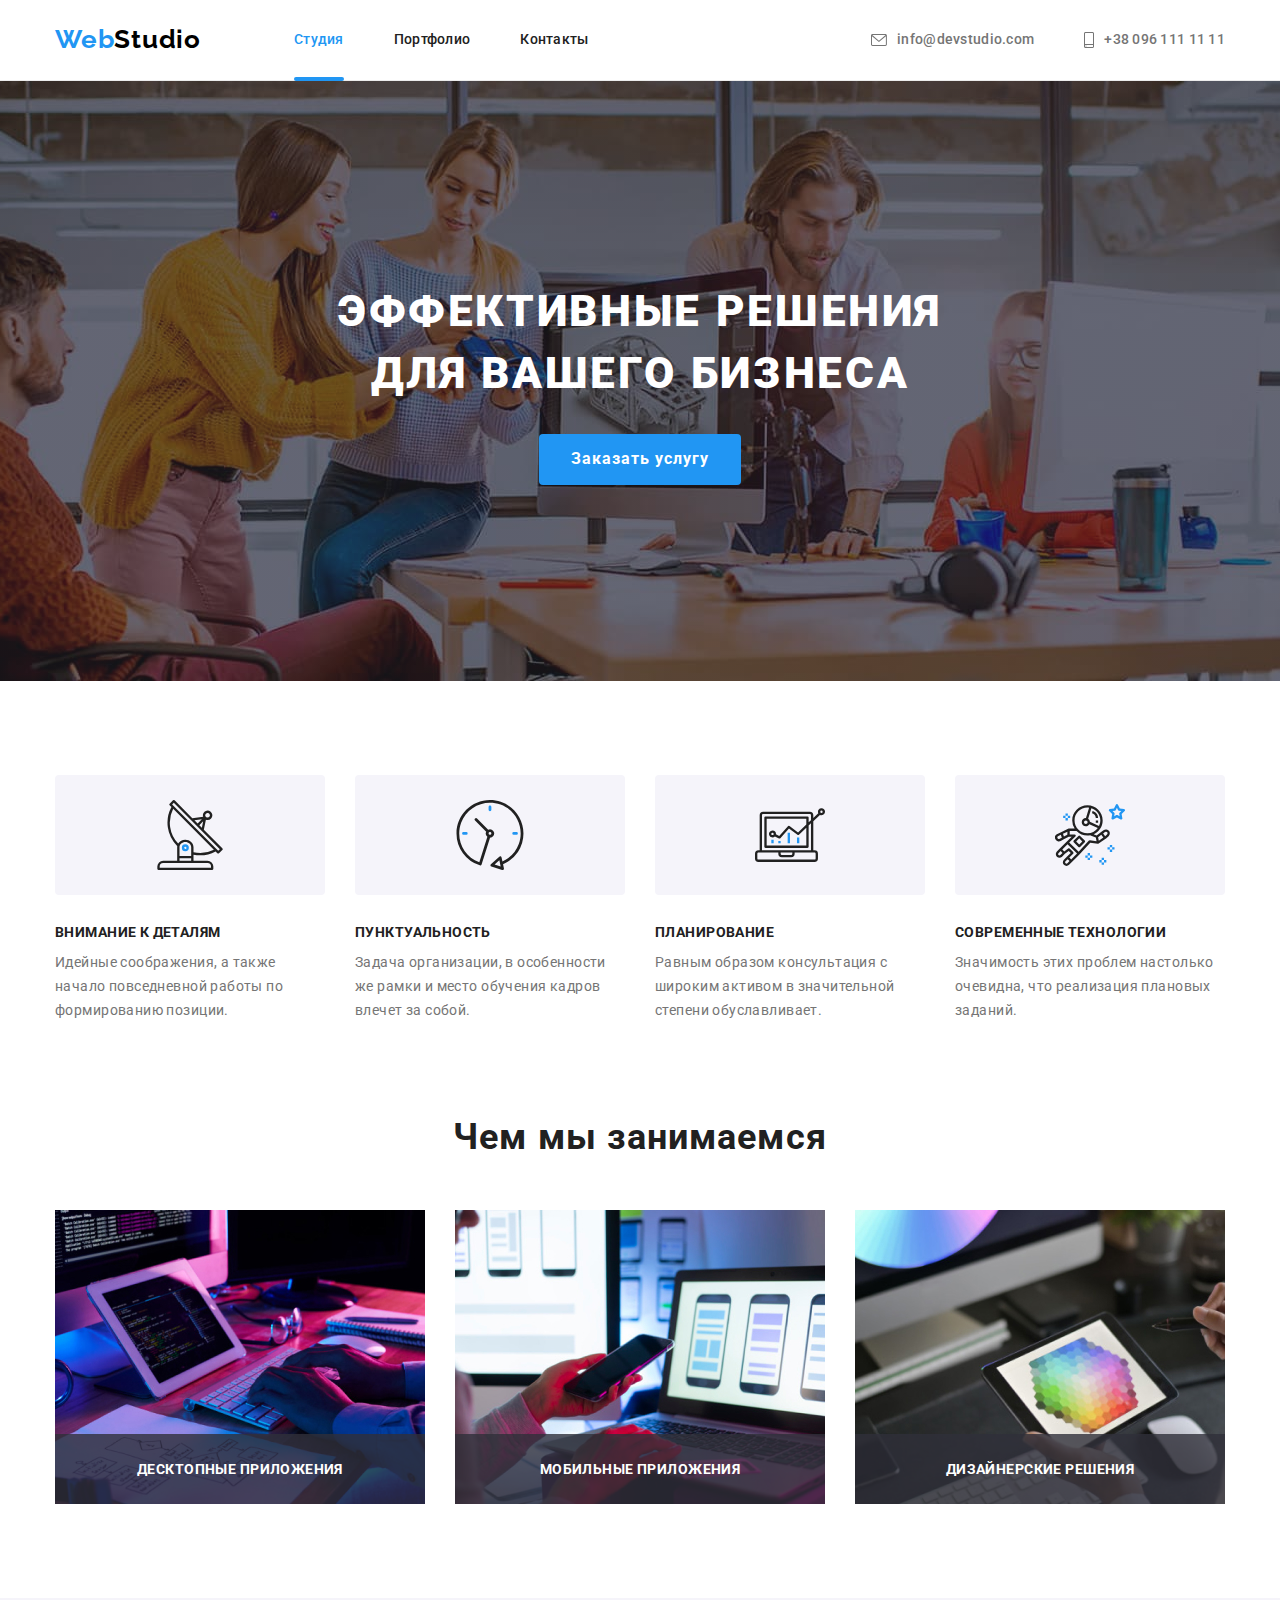
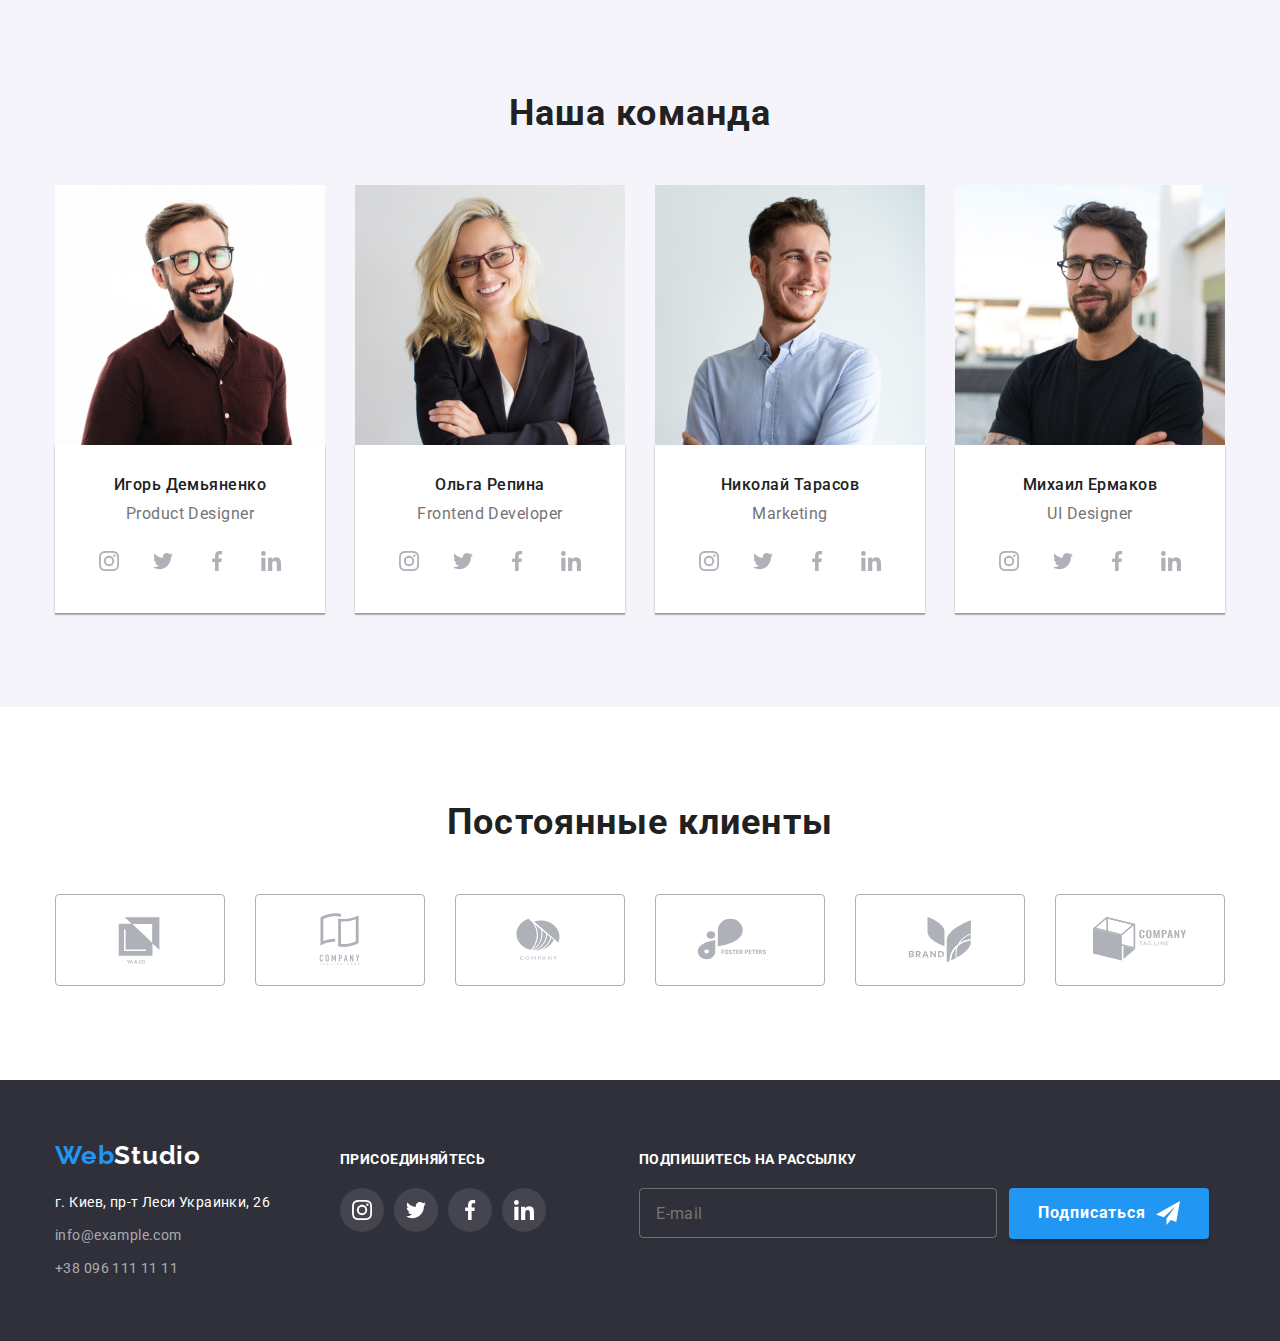
==== index.html @ 6345ece2 "Оформляє форму" ====
<!DOCTYPE html>
<html lang="ru">
  <head>
    <meta charset="UTF-8" />
    <meta http-equiv="X-UA-Compatible" content="IE=edge" />
    <meta name="viewport" content="width=device-width, initial-scale=1.0" />
    <title>Document</title>
    <link rel="preconnect" href="https://fonts.googleapis.com" />
    <link rel="preconnect" href="https://fonts.gstatic.com" crossorigin />
    <link
      href="https://fonts.googleapis.com/css2?family=Raleway:wght@700&family=Roboto:wght@400;500;700;900&display=swap"
      rel="stylesheet"
    />
    <link
      rel="stylesheet"
      href="https://cdnjs.cloudflare.com/ajax/libs/modern-normalize/1.1.0/modern-normalize.min.css"
    />
    <link rel="stylesheet" href="./css/styles.css" />
  </head>
  <body>
    <!--Шапка-->
    <header class="header">
      <div class="container flex-container">
          <nav class="header-nav">
          <a class="header-logo" href="./index.html">
            <span class="logo-blue">Web</span><span class="logo-black">Studio</span></a>
          <ul class="site-nav">
            <li class="item"><a href="./index.html" class="site-nav-link current">Студия</a></li>
            <li class="item"><a href="./portfolio.html" class="site-nav-link">Портфолио</a></li>
            <li class="item"><a href="" class="site-nav-link">Контакты</a></li>
          </ul>
        </nav>
        <ul class="nav-link">
          <li class="item">
            <a href="mailto:info@devstudio.com" class="nav-link-list">
              <svg class="icon-envelope" width="16" height="12">
                  <use href="./images/icons.svg#icon-icon-envelope"></use>
              </svg>info@devstudio.com</a>
          </li>
          <li class="item header-phone"><a href="tel:+380961111111" class="nav-link-list">
            <svg class="icon-smartphone" width="10" height="16">
              <use href="./images/icons.svg#icon-icon-smartphone"></use>
            </svg>+38 096 111 11 11</a></li>
        </ul>
      </div>
    </header>
    <!--Section 1--> 
    <main>
      <section class="hero overlay">
        <div class="container">
          <h1 class="hero-title">Эффективные решения <br>для вашего бизнеса</h1>
          <button type="button" class="hero-buttom" data-modal-open>Заказать услугу</button>
        </div>
      </section>
      <!--Section 2-->
      <section class="section">
        <div class="container">
          <h2 class="visually-hidden">Шаги к успеху</h2>
          <ul class="section-list">
            <li class="section-link">
              <div class="features-icon">
                <svg class="icon-antenna" width="70" height="70">
                  <use href="./images/icons.svg#icon-icon-antenna-1"></use>
                </svg>
              </div>
              <h3 class="section-title">Внимание к деталям</h3>
              <p class="text">
                Идейные соображения, а также начало повседневной работы по формированию позиции.
              </p>
            </li>

            <li class="section-link">
              <div class="features-icon">
                <svg class="icon-clock" width="70" heihgt="70">
                  <use href="./images/icons.svg#icon-icon-clock-1"></use>
                </svg>
              </div>
              <h3 class="section-title">Пунктуальность</h3>
              <p class="text">
                Задача организации, в особенности же рамки и место обучения кадров влечет за собой.
              </p>
            </li>

            <li class="section-link">
              <div class="features-icon">
                 <svg class="icon-diagram" width="70" height="70">
                   <use href="./images/icons.svg#icon-icon-diagram-1"></use>
                 </svg>
              </div>
              <h3 class="section-title">Планирование</h3>
              <p class="text">
                Равным образом консультация с широким активом в значительной степени обуславливает.
              </p>
            </li>

            <li class="section-link">
              <div class="features-icon">
                <svg class="icon-astronaut" width="70" height="70">
                  <use href="./images/icons.svg#icon-icon-astronaut-1"></use>
                </svg>
              </div>
              <h3 class="section-title">Современные технологии</h3>
              <p class="text">
                Значимость этих проблем настолько очевидна, что реализация плановых заданий.
              </p>
            </li>
          </ul>
        </div>
      </section>
      <!--Section 3-->
      <section class=" section section-pictures">
        <div class="container">
          <h2 class="title">Чем мы занимаемся</h2>
          <ul class="pictures-list">
            <li class="images">
              <div class="addition">
                  <img src="./images/first_service.jpg" alt="Работа на компьютерах" width="370" />
                 <div class="pictures-addition">
                    <h3 class="title-pictures">Десктопные приложения</h3>
                  </div>
              </div>
                 
              </li>
            <li class="images">
               <div class="addition">
                  <img src="./images/second_servics.jpg" alt="Работа на телефонах" width="370" />
                   <div class="pictures-addition">
                    <h3 class="title-pictures">Мобильные приложения</h3>
                  </div>
                  </div>
                </li>
            <li class="images">
              <div class="addition">
                 <img src="./images/third_service.jpg" alt="Работа на планшетах" width="370" />
                  <div class="pictures-addition">
                    <h3 class="title-pictures">Дизайнерские решения</h3>
                  </div>
                  </div>
                </li>
          </ul>
          </div>
      </section>
      <!--Section 4-->
      <section class="section workers">
        <div class="container">
          <h2 class="title">Наша команда</h2>
          <ul class="workers-list">
            <li class="workers-item">
              <article>
                <div class="icons">
                  <img src="./images/photo_1.jpg" alt="Фото" width="270" />
                </div>
                <div class="caption">
                  <h3 class="workers-title">Игорь Демьяненко</h3>
                  <p class="workers-text">Product Designer</p>
                  <ul class="workers-soc-list">
                    <li class="workers-soc-item"> 
                      <a href="" class="workers-soc-link">
                        <svg class="workers-soc-icon" width="20" height="20">
                           <use href="./images/icons.svg#icon-instagram-2"></use>
                        </svg>
                      </a> 
                    </li>
                     <li class="workers-soc-item"> 
                      <a href="" class="workers-soc-link">
                        <svg class="workers-soc-icon" width="20" height="20">
                            <use href="./images/icons.svg#icon-icon-twitter-1"></use>
                        </svg>
                      </a> 
                    </li>
                     <li class="workers-soc-item"> 
                      <a href="" class="workers-soc-link">
                        <svg class="workers-soc-icon" width="20" height="20">
                           <use href="./images/icons.svg#icon-icon-facebook-1"></use>
                        </svg>
                      </a> 
                    </li>
                     <li class="workers-soc-item"> 
                      <a href="" class="workers-soc-link">
                        <svg class="workers-soc-icon" width="20" height="20">
                           <use href="./images/icons.svg#icon-linkedin-1"></use>
                        </svg>
                      </a> 
                    </li>
                  </ul>
                </div>
              </article>
            </li>
            <li class="workers-item">
              <article>
                  <img src="./images/photo_2.jpg" alt="Ольга Репина" width="270" />
                <div class="caption">
                  <h3 class="workers-title">Ольга Репина</h3>
                <p class="workers-text">Frontend Developer</p>
                <ul class="workers-soc-list">
                    <li class="workers-soc-item"> 
                      <a href="" class="workers-soc-link">
                         <svg class="workers-soc-icon" width="20" height="20">
                           <use href="./images/icons.svg#icon-instagram-2"></use>
                        </svg>
                      </a> 
                    </li>
                     <li class="workers-soc-item"> 
                      <a href="" class="workers-soc-link">
                         <svg class="workers-soc-icon" width="20" height="20">
                            <use href="./images/icons.svg#icon-icon-twitter-1"></use>
                        </svg>
                      </a> 
                    </li>
                     <li class="workers-soc-item"> 
                      <a href="" class="workers-soc-link">
                         <svg class="workers-soc-icon" width="20" height="20">
                           <use href="./images/icons.svg#icon-icon-facebook-1"></use>
                        </svg>
                      </a> 
                    </li>
                     <li class="workers-soc-item"> 
                      <a href="" class="workers-soc-link">
                        <svg class="workers-soc-icon" width="20" height="20">
                           <use href="./images/icons.svg#icon-linkedin-1"></use>
                        </svg>
                      </a> 
                    </li>
                  </ul>
                </div>
              </article>
            </li>
            <li class="workers-item">
              <article>
                  <img src="./images/photo_3.jpg" alt="Николай Тарасов" width="270" />
                <div class="caption">
                   <h3 class="workers-title">Николай Тарасов</h3>
                <p class="workers-text">Marketing</p>
                <ul class="workers-soc-list">
                    <li class="workers-soc-item"> 
                      <a href="" class="workers-soc-link">
                         <svg class="workers-soc-icon" width="20" height="20">
                           <use href="./images/icons.svg#icon-instagram-2"></use>
                        </svg>
                      </a> 
                    </li>
                     <li class="workers-soc-item"> 
                      <a href="" class="workers-soc-link">
                         <svg class="workers-soc-icon" width="20" height="20">
                            <use href="./images/icons.svg#icon-icon-twitter-1"></use>
                        </svg>
                      </a> 
                    </li>
                     <li class="workers-soc-item"> 
                      <a href="" class="workers-soc-link">
                         <svg class="workers-soc-icon" width="20" height="20">
                           <use href="./images/icons.svg#icon-icon-facebook-1"></use>
                        </svg>
                      </a> 
                    </li>
                     <li class="workers-soc-item"> 
                      <a href="" class="workers-soc-link">
                         <svg class="workers-soc-icon" width="20" height="20">
                           <use href="./images/icons.svg#icon-linkedin-1"></use>
                        </svg>
                      </a> 
                    </li>
                  </ul>
                </div>
            </li>
            <li class="workers-item">
              <article>
                  <img src="./images/photo4.jpg" alt="Михаил Ермаков" width="270" />
                <div class="caption">
                   <h3 class="workers-title">Михаил Ермаков</h3>
                <p class="workers-text">UI Designer</p>
                <ul class="workers-soc-list">
                    <li class="workers-soc-item"> 
                      <a href="" class="workers-soc-link">
                        <svg class="workers-soc-icon" width="20" height="20">
                           <use href="./images/icons.svg#icon-instagram-2"></use>
                        </svg>
                      </a> 
                    </li>
                     <li class="workers-soc-item"> 
                      <a href="" class="workers-soc-link">
                         <svg class="workers-soc-icon" width="20" height="20">
                            <use href="./images/icons.svg#icon-icon-twitter-1"></use>
                        </svg>
                      </a> 
                    </li>
                     <li class="workers-soc-item"> 
                      <a href="" class="workers-soc-link">
                        <svg class="workers-soc-icon" width="20" height="20">
                           <use href="./images/icons.svg#icon-icon-facebook-1"></use>
                        </svg>
                      </a> 
                    </li>
                     <li class="workers-soc-item"> 
                      <a href="" class="workers-soc-link">
                         <svg class="workers-soc-icon" width="20" height="20">
                           <use href="./images/icons.svg#icon-linkedin-1"></use>
                        </svg>
                      </a> 
                    </li>
                  </ul>
                </div>
              </article>
            </li>
          </ul>
        </div>
      </section>
      <!-- Клієнти -->
      <section class="section clients">
        <div class="container">
          <h2 class="title">Постоянные клиенты</h2>
          <ul class="clients-list">
           <li class="clients-item">
                <a href="" class="clients-link">
                  <svg class="clients-group-1" width="106" height="60">
                    <use href="./images/icons.svg#icon-icon-group-1"></use>
                  </svg>
                </a>
              </li>
               <li class="clients-item">
                <a href="" class="clients-link">
                  <svg class="clients-group-2" width="106" height="60">
                    <use href="./images/icons.svg#icon-icon-group-2"></use>
                  </svg>
                </a>
              </li>
               <li class="clients-item">
                <a href="" class="clients-link">
                  <svg class="clients-group-3" width="106" height="60">
                    <use href="./images/icons.svg#icon-icon-group-3"></use>
                  </svg>
                </a>
              </li>
               <li class="clients-item">
                <a href="" class="clients-link">
                  <svg class="clients-group-4" width="106" height="60">
                    <use href="./images/icons.svg#icon-icon-group-4"></use>
                  </svg>
                </a>
              </li>
               <li class="clients-item">
                <a href="" class="clients-link">
                  <svg class="clients-group-5" width="106" height="60">
                      <use href="./images/icons.svg#icon-icon-group-5"></use>
                  </svg>
                </a>
              </li>
               <li class="clients-item">
                <a href="" class="clients-link">
                  <svg class="clients-group-6" width="106" height="60">
                    <use href="./images/icons.svg#icon-icon-group-6"></use>
                  </svg>
                </a>
              </li>
          </ul>
        </div>
       </section>
    </main>
    <!--Футер-->
    <footer class="footer">
      <div class="container">
         
        <div class="address-main">
         <div class="footer-address">
            <a class="footer-logo" href="./portfolio.html"
                ><span class="logo-blue">Web</span><span class="logo-white">Studio</span></a
              >
          <address>
            <ul class="footer-list">
               <li class="footer-item"><a class="footer-address_li" href="https://goo.gl/maps/6y7DoNega5djJpNc6"
                target="_blank">г. Киев, пр-т Леси Украинки, 26</a></li>
            <li class="footer-item"><a href="mailto:info@example.com" class="contact-link">info@example.com</a></li>
            <li class="footer-item"><a href="tel:+380961111111" class="contact-link">+38 096 111 11 11</a></li>
          </ul>
        </address>
         </div>
        <div class="join">
          <p class="join-title">присоединяйтесь</p>
          <ul class="join-list">
            <li class="join-item">
              <a href="" class="join-link">
                <svg class=footer-instagram" width="20" height="20">
                  <use href="./images/icons.svg#icon-instagram-2"></use>
                </svg>
              </a>
            </li>
            <li class="join-item">
              <a href="" class="join-link">
                <svg class="footer-twitter" width="20" height="20">
                  <use href="./images/icons.svg#icon-icon-twitter-1"></use>
                </svg>
              </a>
            </li>
             <li class="join-item">
              <a href="" class="join-link">
                <svg class="footer-facebook" width="20" height="20">
                  <use href="./images/icons.svg#icon-icon-facebook-1"></use>
                </svg>
              </a>
            </li>
             <li class="join-item">
              <a href="" class="join-link">
                <svg class="footer-linkedin" width="20" height="20">
                  <use href="./images/icons.svg#icon-linkedin-1"></use>
                </svg>
              </a>
            </li>
           </ul>

        </div>
        <!-- Форма -->
        <form class="post-form">
          <p class="post-title">Подпишитесь на рассылку</p>
         <div class="input-block">
            <input type="email" name="email" placeholder="E-mail" class="post-input">
          <button type="submit" class="post-button">Подписаться
            <svg class="post-icon" width="24" height="24">
              <use href="./images/icons.svg#icon-icon-send"></use>
            </svg>
          </button>
         </div>
        </form>
        </div>
       </div>
    </footer>
    <!-- Бекдроп -->
    <div class="backdrop is-hidden" data-modal>
      <div class="modal">
        <button type="button" class="modal-close" data-modal-close>
          <svg class="close-cross" width="18" height="18">
                  <use href="./images/icons.svg#icon-close-black-18"></use>
                </svg>
        </button>
        <p class="modal-title">Оставьте свои данные, мы вам перезвоним</p>
        <form class="form">
           <label class="modal-form">
             <span class="modal-lable">Имя</span>
            <div class="modal-div">
              <input type="text" name="name" class="modal-input">
              <svg class="modal-icon" width="18" height="18">
                <use href="./images/icons.svg#icon-person-black"></use>

              </svg>
            </div>
          </label>
           <label class="modal-form">
            <span class="modal-lable">Телефон</span>
            <div class="modal-div">
              <input type="tel" name="phone" class="modal-input">
              <svg class="modal-icon" width="18" height="18">
                <use href="./images/icons.svg#icon-phone-black"></use>

              </svg>
            </div>
          </label>
           <label class="modal-form">
            <span class="modal-lable">Почта</span>
            <div class="modal-div">
              <input type="email" name="mail" class="modal-input">
              <svg class="modal-icon" width="18" height="18">
                <use href="./images/icons.svg#icon-email-black"></use>

              </svg>
            </div>
          </label>
          <label class="modal-form">
            <span class="modal-lable">Комментарий</span>
            <div class="modal-div">
            <textarea class="textarea" name="coments" placeholder="Введите текст"></textarea>
            </div>
            </label>
            <label class="checkbox-label">
              <input type="checkbox" name="checkbox" class="checkbox-input">
              <span class="checkbox-icon"></span>
              <svg class="icon-check" width="16" height="15">
                <use href="./images/icons.svg#icon-icon-check"></use>
              </svg>
              <span class="checkbox-text">Соглашаюсь с рассылкой и принимаю Условия договора
                <a href="" target="_blank" class="checkbox-link">Условия договора</a>
              </span>
              </label>
            <button type="submit" class="modal-button">Отправить</button>
           </form>
      </div>
    </div>
    <script src="./js/modal.js"></script>
  </body>
</html>
---- css/styles.css ----
:root {
  --primery-text-color: #212121;
  --title-text-color: #757575;
  --secondary-title-text-color: rgba(255, 255, 255, 0.6);
  --third-title-text-color: #000000;
  --accent-color: #2196f3;
  --primery-background-color: #ffffff;
  --secondary-background-color: #f5f4fa;
  --white-color: #ffffff;
  --footer-color: #2f303a;
}
body {
  background: var(--primery-background-color);
  color: var(--primery-text-color);
  font-family: 'Roboto', sans-serif;
}
/* колір основного тексту #212121*/
/* вторинний колір тексту #757575 */
/* вторинний колір тексту rgba(255, 255, 255, 0.6 */
/* білий колір #FFFFFF */
/* акцент #2196F3 */
/* вторинний колір фону #F5F4FA */
/* вторинний колір фону #2F303A */
/* вторинний колір фону FFFFFF */

/* Логотип */
.container {
  width: 1200px;
  padding-left: 15px;
  padding-right: 15px;
  margin-left: auto;
  margin-right: auto;
}
/* Шапка */
.header {
  border-bottom: 1px solid #ececec;
}
.flex-container {
  align-items: center;
  display: flex;
  justify-content: space-between;
}
.header-nav {
  display: flex;
  align-items: center;
}
.header-logo {
  text-decoration: none;
  margin-right: 93px;
  display: flex;
}
.logo-blue {
  font-family: 'Raleway';
  font-weight: 700;
  font-size: 26px;
  line-height: 1.2;
  letter-spacing: 0.03em;
  color: var(--accent-color);
}
.logo-black {
  font-family: 'Raleway';
  font-weight: 700;
  font-size: 26px;
  line-height: 1.2;
  letter-spacing: 0.03em;
  color: var(--third-title-text-color);
}
.site-nav-link current {
  position: absolute;
  width: 48px;
  height: 4px;
  left: 453px;
  top: 76px;
  background: var(--accent-color);
  border-radius: 2px;
}
/* Site nav */
.site-nav {
  padding: 0;
  margin: 0;
  list-style: none;
  display: flex;
}
.nav-link {
  padding: 0;
  margin: 0;
  list-style: none;
  display: flex;
  justify-content: end;
  align-items: center;
}
.item {
  margin-right: 50px;
}
.item:last-child {
  margin-right: 0;
}

.nav-link .icon-phone:hover,
.nav-link .icon-phone:focus {
  color: var(--accent-color);
}
.nav-link .icon-envelope:hover,
.nav-link .icon-envelope:focus {
  color: var(--accent-color);
}

.site-nav-link {
  padding-top: 32px;
  padding-bottom: 32px;
  font-weight: 500;
  font-size: 14px;
  line-height: 1.14;
  letter-spacing: 0.02em;
  color: var(--primery-text-color);
  text-decoration: none;
  display: flex;
  align-items: center;
  transition: color 250ms cubic-bezier(0.4, 0, 0.2, 1);
}
.site-nav-link:hover,
.site-nav-link:focus {
  color: var(--accent-color);
}
.site-nav-link.current {
  color: var(--accent-color);
  position: relative;
}
.site-nav-link.current::after {
  content: '';
  position: absolute;
  display: block;
  width: 100%;
  height: 4px;
  background-color: var(--accent-color);
  border-radius: 2px;
  left: 0;
  bottom: -1px;
}
.link {
  font-weight: 500;
  font-size: 14px;
  line-height: 1.14;
  letter-spacing: 0.02em;
  color: var(--primery-text-color);
}
.icon-envelope {
  width: 16px;
  height: 12px;
  margin-right: 10px;
  fill: currentColor;
}
.icon-smartphone {
  width: 10px;
  height: 16px;
  margin-right: 10px;
  fill: currentColor;
}
.nav-link-list {
  padding-top: 32px;
  padding-bottom: 32px;
  font-weight: 500;
  font-size: 14px;
  line-height: 1.14;
  letter-spacing: 0.02em;
  color: var(--title-text-color);
  text-decoration: none;
  display: flex;
  align-items: center;
  transition: color 250ms cubic-bezier(0.4, 0, 0.2, 1);
}
.nav-link-list:hover,
.nav-link-list:focus {
  color: var(--accent-color);
}

/* Секція 1 */
.hero {
  background-color: var(--footer-color);
  text-align: center;
  padding-top: 200px;
  padding-bottom: 200px;
}
.overlay {
  height: 600px;
  max-width: 1600px;
  margin-right: auto;
  margin-left: auto;
  background-image: linear-gradient(to right, rgba(47, 48, 58, 0.4), rgba(47, 48, 58, 0.4)),
    url(../images/overlay.jpg);
  background-repeat: no-repeat;
  background-size: cover;
  background-position: center;
  background-color: #2f303a;
}
.hero-title {
  margin-top: 0;
  margin-bottom: 30px;
  font-weight: 900;
  font-size: 44px;
  line-height: 1.4;
  letter-spacing: 0.06em;
  text-transform: uppercase;
  color: var(--white-color);
}
.hero-buttom {
  display: inline-block;
  padding: 10px 32px;
  border-radius: 4px;
  font-weight: 700;
  font-size: 16px;
  line-height: 1.9;
  letter-spacing: 0.06em;
  cursor: pointer;
  color: var(--white-color);
  background-color: var(--accent-color);
  border: 0;
  /* 0px 4px 4px rgba(0, 0, 0, 0.15); */
}
/* Секція 2 */
.section {
  padding-top: 94px;
  padding-bottom: 94px;
  background: var(--primery-background-color);
}
.visually-hidden {
  position: absolute;
  white-space: nowrap;
  width: 1px;
  height: 1px;
  overflow: hidden;
  border: 0;
  padding: 0;
  clip: rect(0 0 0 0);
  clip-path: inset(50%);
  margin: -1px;
}
.features-icon {
  display: flex;
  width: 270px;
  height: 120px;
  justify-content: center;
  align-items: center;
  margin-bottom: 30px;
  border-radius: 4px;

  background-color: #f5f4fa;
}
.section-list {
  list-style: none;
  padding: 0;
  margin: 0;
  display: flex;
}
.section-link {
  margin-right: 30px;
  width: 270px;
}
.section-link:last-child {
  margin-right: 0;
}
.section-title {
  margin-top: 30px;
  margin-bottom: 10px;
  font-weight: 700;
  font-size: 14px;
  line-height: 1.14;
  letter-spacing: 0.03em;
  text-transform: uppercase;
  color: var(--primery-text-color);
}
h1,
h2,
h3,
p {
  margin: 0;
}
.text {
  font-size: 14px;
  line-height: 1.7;
  letter-spacing: 0.03em;
  color: var(--title-text-color);
}
/* Секція 3 */
.section-pictures {
  padding-top: 0;
}
.title {
  margin-top: 0;
  margin-bottom: 50px;
  font-weight: 700;
  font-size: 36px;
  line-height: 1.2;
  text-align: center;
  letter-spacing: 0.03em;
  color: var(--primery-text-color);
}
.pictures-list {
  list-style: none;
  padding: 0;
  margin: 0;
  display: flex;
}
.images {
  margin-right: 30px;
}
.images:last-child {
  margin-right: 0;
}
img {
  display: block;
  max-width: 100%;
  height: auto;
}
.addition {
  position: relative;
  width: 370px;
}
.pictures-addition {
  position: absolute;
  display: flex;
  bottom: 0;
  width: 370px;
  height: 70px;
  background-color: rgba(47, 48, 58, 0.8);
  justify-content: center;
  align-items: center;
}
.title-pictures {
  display: flex;
  align-items: center;
  font-family: 'Roboto';
  font-style: normal;
  font-weight: 700;
  font-size: 14px;
  line-height: 16px;
  letter-spacing: 0.03em;
  text-transform: uppercase;
  color: var(--white-color);
  justify-content: center;
}
/* Секція 4 */
.workers {
  padding-top: 94px;
  background: var(--secondary-background-color);
}
.title {
  margin-bottom: 50px;
}
.workers-list {
  list-style: none;
  padding: 0;
  margin: 0;
  display: flex;
  flex-wrap: wrap;
}
.workers-item {
  margin-right: 30px;
  background-color: var(--white-color);
}
.workers-item:last-child {
  margin-right: 0;
}
.workers-title {
  margin-bottom: 10px;
  font-weight: 500;
  font-size: 16px;
  line-height: 1.2;
  letter-spacing: 0.03em;
  color: var(--primery-text-color);
}
.caption {
  padding-top: 30px;
  padding-bottom: 30px;
  text-align: center;
  box-shadow: 0px 1px 3px rgba(0, 0, 0, 0.12), 0px 1px 1px rgba(0, 0, 0, 0.14),
    0px 2px 1px rgba(0, 0, 0, 0.2);
}
.workers-text {
  margin-bottom: 16px;
  font-size: 16px;
  line-height: 1.2;
  letter-spacing: 0.03em;
  color: var(--title-text-color);
}
.workers-soc-list {
  display: flex;
  justify-content: center;
  padding: 0;
  margin: 0;
  list-style: none;
}
.workers-soc-item {
  margin-right: 10px;
}
.workers-soc-item:last-child {
  margin-right: 0;
}
.workers-soc-link {
  width: 44px;
  height: 44px;
  border-radius: 50%;
  display: flex;
  justify-content: center;
  align-items: center;
  fill: #afb1b8;
  transition: background-color 250ms cubic-bezier(0.4, 0, 0.2, 1),
    fill 250ms cubic-bezier(0.4, 0, 0.2, 1);
}
.workers-soc-link:hover {
  fill: var(--white-color);
  background-color: var(--accent-color);
}
.workers-soc-link:focus {
  fill: var(--white-color);
  background-color: var(--accent-color);
}
/* Клієнти */
.clients-list {
  list-style: none;
  padding: 0;
  margin: 0;
  display: flex;
  justify-content: center;
}
.clients-item {
  margin-right: 30px;
}
.clients-item:last-child {
  margin-right: 0;
}
.clients-link {
  width: 170px;
  height: 92px;
  border: 1px solid #afb1b8;
  display: flex;
  justify-content: center;
  align-items: center;
  fill: #afb1b8;
  background-color: transparent;
  box-sizing: border-box;
  border-radius: 4px;
  transition: border-radius 250ms cubic-bezier(0.4, 0, 0.2, 1),
    fill 250ms cubic-bezier(0.4, 0, 0.2, 1);
}

.clients-link:hover,
.clients-link:focus {
  fill: var(--accent-color);
}
.clients-link:hover,
.clients-link:focus {
  border-color: var(--accent-color);
}

/* Портфоліо */
/* Фільтр */
.filter {
  padding-top: 94px;
  padding-bottom: 94px;
  background: var(--primery-background-color);
}
.filter-list {
  padding: 0;
  margin: 0;
  list-style: none;
  display: flex;
  justify-content: center;
  margin-bottom: 50px;
}
.filter-list .filter-item:not(:last-child) {
  margin-right: 8px;
}
.filter-list .filter-item {
  justify-content: center;
  display: inline-block;
}
.filter-buttom {
  padding: 6px 22px;
  font-weight: 500;
  font-size: 16px;
  line-height: 1.6;
  align-items: center;
  letter-spacing: 0.03em;
  color: var(--primery-text-color);
  background: var(--secondary-background-color);
  cursor: pointer;
  border: 0;
  border-radius: 4px;
  transition: background-color 250ms cubic-bezier(0.4, 0, 0.2, 1),
    color 250ms cubic-bezier(0.4, 0, 0.2, 1), box-shadow 250ms cubic-bezier(0.4, 0, 0.2, 1);
}
.filter-buttom:hover,
.filter-buttom:focus {
  color: var(--white-color);
  background: var(--accent-color);
  box-shadow: 0px 3px 1px rgba(0, 0, 0, 0.1), 0px 1px 2px rgba(0, 0, 0, 0.08),
    0px 2px 2px rgba(0, 0, 0, 0.12);
}
/* Картинки */
p,
h2 {
  margin: 0;
}
.pictures {
  list-style: none;
  margin: 0;
  padding: 0;
  flex-wrap: wrap;
  display: flex;
  flex-wrap: wrap;
  margin-top: -30px;
  margin-left: -30px;
}
.pictures .pictures-item {
  flex-basis: calc(100% / 3 - 30px);
  margin-left: 30px;
  margin-top: 30px;
}
.card-thumb {
  position: relative;
  overflow: hidden;
}
.pictures-item {
  background: var(--primery-background-color);
}

.pictures-top-text {
  position: absolute;
  height: 100%;
  top: 0;
  left: 0;
  font-family: 'Roboto';
  font-style: normal;
  font-weight: 400;
  font-size: 18px;
  line-height: 1.5;
  /* or 156% */
  letter-spacing: 0.03em;
  padding: 63px 24px;
  color: var(--white-color);
  background-color: var(--accent-color);
  transform: translateY(100%);
  transition: transform 250ms;
}

.heading {
  padding-left: 24px;
  padding-right: 24px;
  padding-bottom: 20px;
  padding-top: 20px;
  border-right: 1px solid #ececec;
  border-left: 1px solid #ececec;
  border-bottom: 1px solid #ececec;
}
.pictures-title {
  margin-bottom: 4px;
  font-weight: 700;
  font-size: 18px;
  line-height: 2;
  letter-spacing: 0.06em;
  color: var(--primery-text-color);
}
.pictures-text {
  font-size: 16px;
  line-height: 1.9;
  letter-spacing: 0.03em;
  color: var(--title-text-color);
}
.cards-link {
  display: block;
  text-decoration: none;
  transition: box-shadow 250ms cubic-bezier(0.4, 0, 0.2, 1);
}
.cards-link:hover,
.cards-link:focus {
  box-shadow: 0px 1px 1px rgba(0, 0, 0, 0.12), 0px 4px 4px rgba(0, 0, 0, 0.06),
    1px 4px 6px rgba(0, 0, 0, 0.16);
}
.cards-link:hover .pictures-top-text,
.cards-link:focus .pictures-top-text {
  transform: translateY(0);
}
/* Футер */
.footer {
  background: var(--footer-color);
  padding-top: 60px;
  padding-bottom: 60px;
}
.address-main {
  display: flex;
  align-items: baseline;
}
.footer-address {
  margin-right: 70px;
}
.footer-logo {
  text-decoration: none;
  display: block;
  margin-bottom: 20px;
}
.footer-list {
  list-style: none;
  padding: 0;
  margin: 0;
}
.logo-blue {
  font-family: 'Raleway';
  font-style: normal;
  font-weight: 700;
  font-size: 26px;
  line-height: 1.2;
  letter-spacing: 0.03em;
  color: var(--accent-color);
}
.logo-white {
  font-family: 'Raleway';
  font-style: normal;
  font-weight: 700;
  font-size: 26px;
  line-height: 1.2;
  letter-spacing: 0.03em;
  color: var(--white-color);
}
.footer-item {
  margin-bottom: 9px;
}
.footer-item:last-child {
  margin-bottom: 0;
}
.footer-address_li {
  margin-bottom: 20px;
  font-style: normal;
  font-weight: 400;
  font-size: 14px;
  line-height: 1.7;
  letter-spacing: 0.03em;
  color: var(--white-color);
  text-decoration: none;
}
.contact-link {
  margin-bottom: 9px;
  font-style: normal;
  font-weight: 400;
  font-size: 14px;
  line-height: 1.7;
  letter-spacing: 0.03em;
  color: var(--secondary-title-text-color);
  text-decoration: none;
}
.join-title {
  margin-bottom: 20px;
  font-family: 'Roboto';
  font-style: normal;
  font-weight: 700;
  font-size: 14px;
  line-height: 1.14;
  letter-spacing: 0.03em;
  text-transform: uppercase;
  color: var(--white-color);
}
.join-list {
  list-style: none;
  padding: 0;
  margin: 0;
  display: flex;
  justify-content: center;
}
.join-item {
  margin-right: 10px;
}
.join-item:last-child {
  margin-right: 0;
}

.join-link {
  width: 44px;
  height: 44px;
  border-radius: 50%;
  display: flex;
  justify-content: center;
  align-items: center;
  fill: var(--white-color);
  background-color: rgba(255, 255, 255, 0.1);
  transition: background-color 250ms cubic-bezier(0.4, 0, 0.2, 1),
    fill 250ms cubic-bezier(0.4, 0, 0.2, 1);
}
.join-link:hover {
  fill: var(--white-color);
  background-color: var(--accent-color);
}
.join-link:focus {
  fill: var(--white-color);
  background-color: var(--accent-color);
}
/* Форма */
.post-form {
  margin-left: 93px;
}
.post-title {
  margin-bottom: 20px;
  font-family: 'Roboto';
  font-style: normal;
  font-weight: 700;
  font-size: 14px;
  line-height: 1.14;
  letter-spacing: 0.03em;
  text-transform: uppercase;
  color: var(--white-color);
}
.input-block {
  display: flex;
}
.post-input {
  width: 358px;
  height: 50px;
  padding-top: 15px;
  padding-bottom: 15px;
  padding-left: 16px;
  border: 1px solid rgba(255, 255, 255, 0.3);
  border-radius: 4px;

  font-family: 'Roboto';
  font-style: normal;
  font-weight: 400;
  font-size: 16px;
  line-height: 1.25;
  /* identical to box height, or 125% */

  align-items: center;
  letter-spacing: 0.03em;

  color: rgba(255, 255, 255, 0.6);
  background-color: transparent;
}
.post-button {
  display: flex;
  justify-content: center;
  align-items: center;
  min-width: 200px;
  margin-left: 12px;
  padding: 10px 28px;
  border: none;
  box-shadow: 0px 4px 4px rgba(0, 0, 0, 0.15);
  border-radius: 4px;
  font-family: 'Roboto';
  font-style: normal;
  font-weight: 700;
  font-size: 16px;
  line-height: 1.9;
  /* identical to box height, or 188% */
  letter-spacing: 0.06em;
  color: var(--white-color);
  background-color: var(--accent-color);
  cursor: pointer;
  transition: background-color 250ms cubic-bezier(0.4, 0, 0.2, 1);
}
.post-button:hover,
.post-button:focus {
  color: var(--white-color);
  background-color: var(--accent-color);
}
.post-icon {
  margin-left: 10px;
}

/* Бекдроп */
.backdrop {
  position: fixed;
  width: 100%;
  height: 100%;
  top: 0;
  left: 0;
  background-color: rgba(85, 85, 85, 0.4);
  transition: opacity 250ms cubic-bezier(0.4, 0, 0.2, 1),
    visibility 250ms cubic-bezier(0.4, 0, 0.2, 1);
}
.modal {
  min-height: 581px;
  min-width: 528px;
  background-color: var(--white-color);
  border-radius: 4px;
  box-shadow: 0px 1px 3px rgba(0, 0, 0, 0.12), 0px 1px 1px rgba(0, 0, 0, 0.14),
    0px 2px 1px rgba(0, 0, 0, 0.2);
  position: absolute;
  top: 50%;
  left: 50%;
  transform: translate(-50%, -50%);
  padding: 40px;
}
.modal-close {
  display: flex;
  justify-content: center;
  align-items: center;
  width: 30px;
  height: 30px;
  color: #000000;
  border-radius: 50%;
  border: 1px solid rgba(0, 0, 0, 0.1);
  background-color: transparent;
  position: absolute;
  top: 8px;
  right: 8px;
  cursor: pointer;
}
.modal-close:hover {
  color: var(--accent-color);
  border: 1px solid var(--accent-color);
}
.modal-close:focus {
  color: var(--accent-color);
  border: 1px solid var(--accent-color);
}
.close-cross {
  fill: currentColor;
}

.is-hidden {
  opacity: 0;
  pointer-events: none;
  visibility: hidden;
  translate: transition;
}

.modal-title {
  font-family: 'Roboto';
  font-style: normal;
  font-weight: 700;
  font-size: 20px;
  line-height: 1.15;
  text-align: center;
  letter-spacing: 0.03em;
  text-align: center;
  color: var(--primery-text-color);
  margin-bottom: 12px;
}
.modal-form {
  position: relative;
}
.modal-icon {
  position: absolute;
}
.modal-lable {
  font-family: 'Roboto';
  font-style: normal;
  font-weight: 400;
  font-size: 12px;
  line-height: 1.2;
  /* identical to box height */
  letter-spacing: 0.01em;
  color: var(--title-text-color);
}
.modal-input {
  width: 448px;
  height: 40px;
  border: 1px solid rgba(33, 33, 33, 0.2);
  border-radius: 4px;
  margin-bottom: 10px;
  padding-top: 11px;
  padding-bottom: 11px;
  padding-left: 12px;
  background-color: transparent;
}
.textarea {
  width: 448px;
  height: 120px;
  margin-bottom: 20px;
  padding: 12px 16px;
  border: 1px solid rgba(33, 33, 33, 0.2);
  box-sizing: border-box;
  border-radius: 4px;
  resize: none;
}
.placeholder {
  font-family: 'Roboto';
  font-style: normal;
  font-weight: 400;
  font-size: 14px;
  line-height: 1.14;
  letter-spacing: 0.01em;
  color: rgba(117, 117, 117, 0.5);
}
.checkbox-label {
  align-items: center;
  margin-bottom: 30px;
  cursor: pointer;
}
.checkbox-input {
}
.checkbox-text {
  font-family: 'Roboto';
  font-style: normal;
  font-weight: 400;
  font-size: 14px;
  line-height: 1.7;
  /* identical to box height, or 171% */
  letter-spacing: 0.03em;
  color: var(--title-text-color);
}
.modal-button {
  display: flex;
  width: 200px;
  height: 50px;
  justify-content: center;
  padding-top: 10px;
  padding-right: 55px;
  padding-bottom: 10px;
  padding-left: 56px;
  border: none;
  border-radius: 4px;
  color: #ffffff;
  background: #188ce8;
  box-shadow: 0px 4px 4px rgba(0, 0, 0, 0.15);
  font-family: 'Roboto';
  font-style: normal;
  font-weight: 700;
  font-size: 16px;
  line-height: 1.9;
  /* identical to box height, or 188% */
  align-items: center;
  text-align: center;
  letter-spacing: 0.06em;
  cursor: pointer;
}
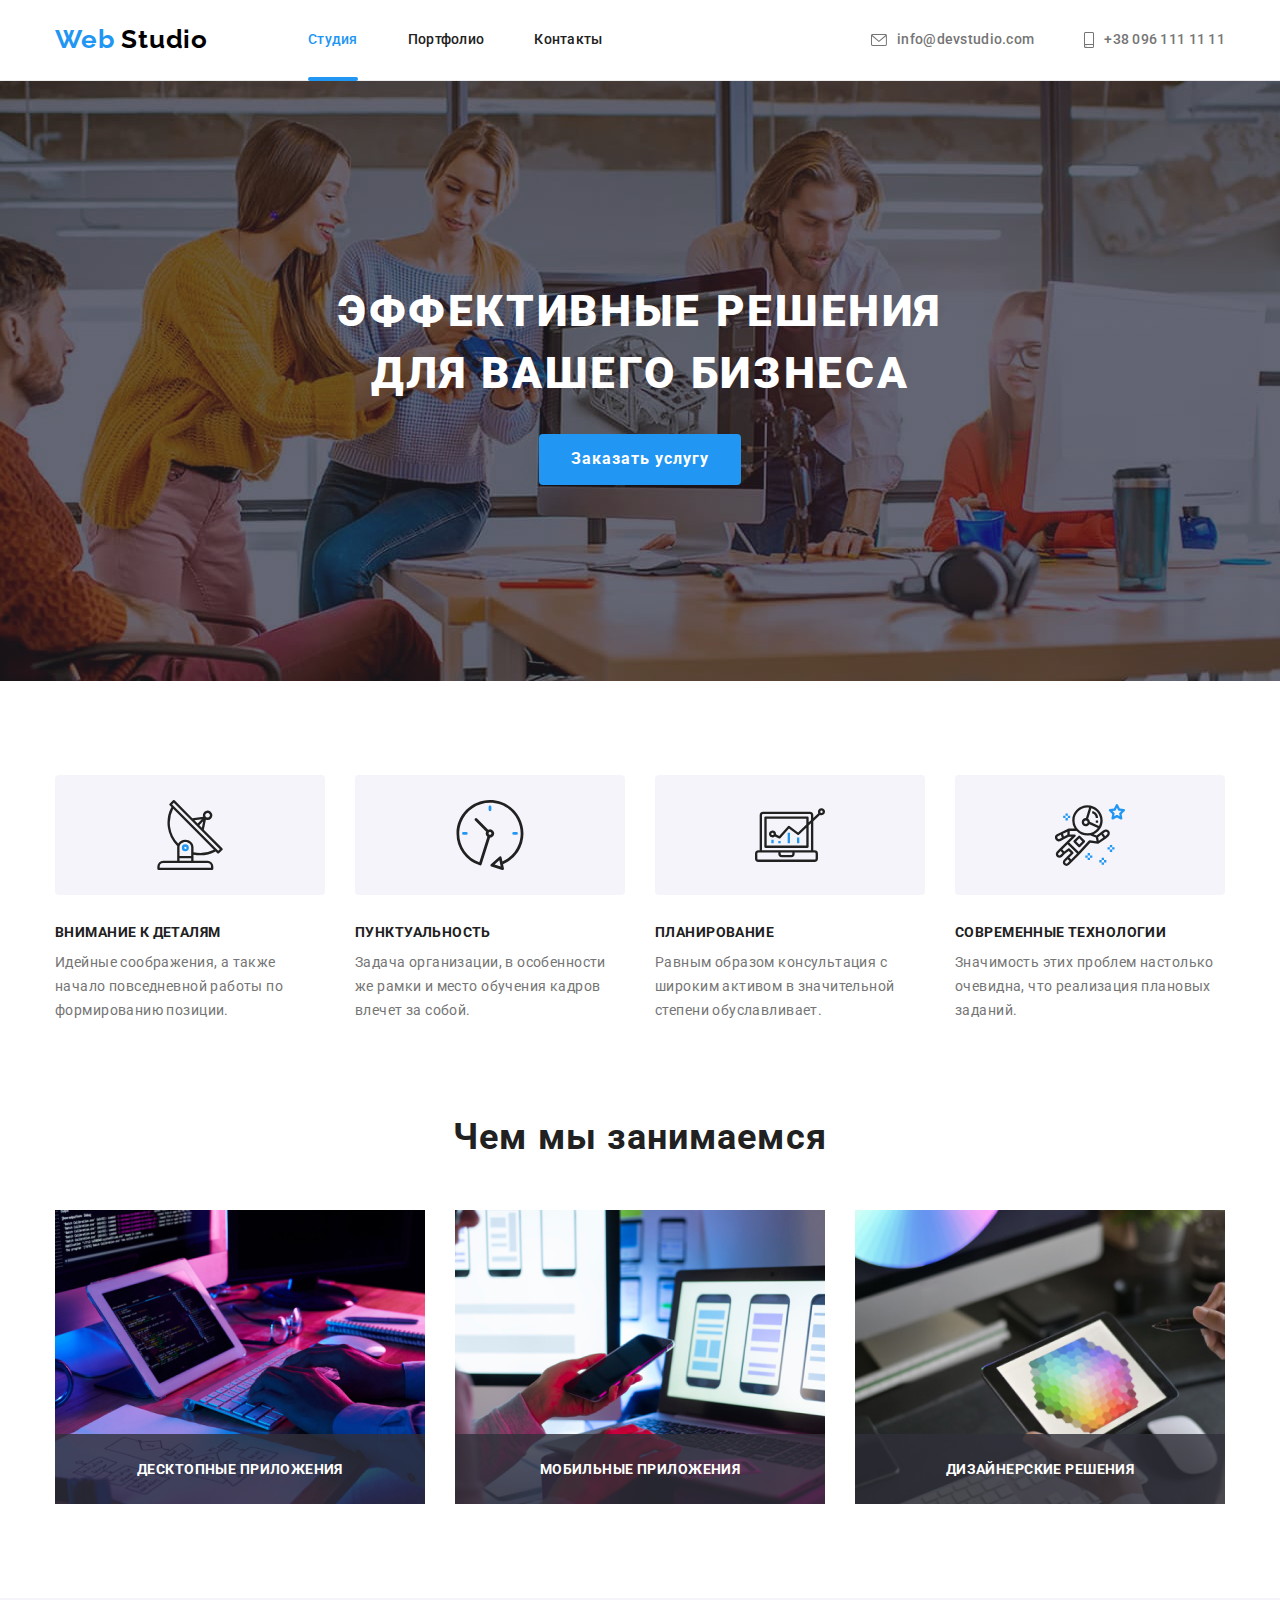
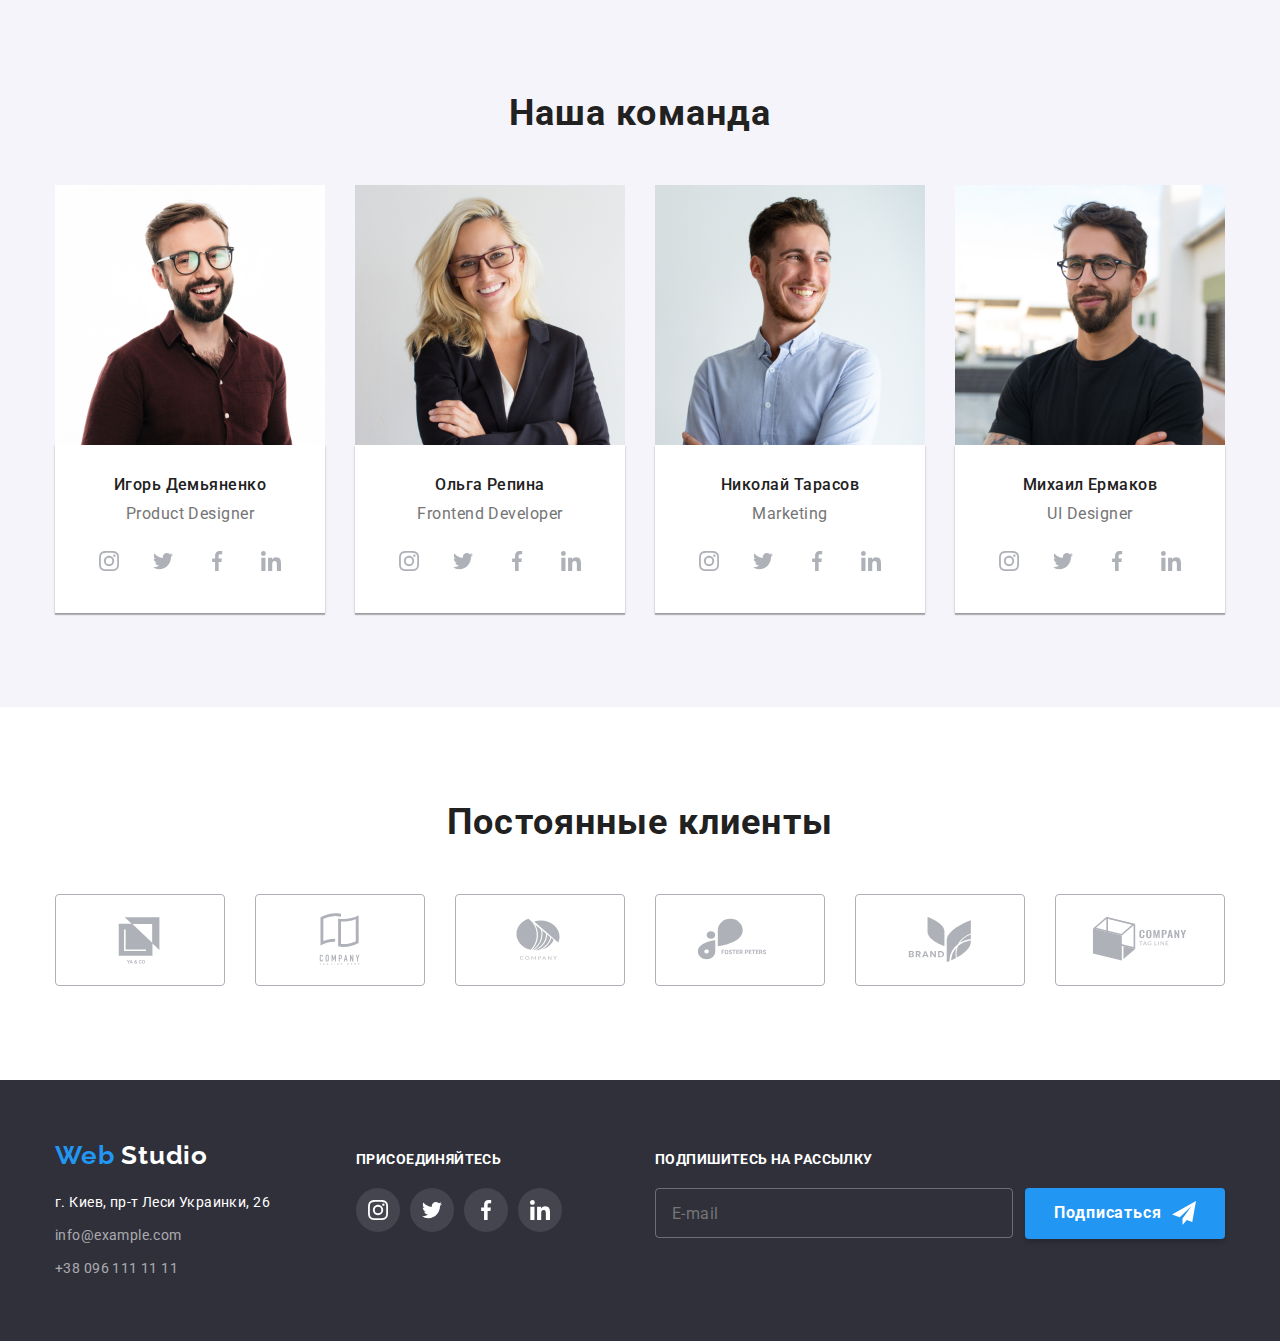
==== commit e20ada48: "Редагує бекдроп" ====
--- a/index.html
+++ b/index.html
@@ -433,56 +433,57 @@
         </button>
         <p class="modal-title">Оставьте свои данные, мы вам перезвоним</p>
         <form class="form">
-           <label class="modal-form">
-             <span class="modal-lable">Имя</span>
-            <div class="modal-div">
-              <input type="text" name="name" class="modal-input">
+          <div class="modal-div">
+            <label for="modal-input" class="modal-lable">Имя</label>
+             <input type="text" id="modal-input" name="name" class="modal-input">
+             
               <svg class="modal-icon" width="18" height="18">
                 <use href="./images/icons.svg#icon-person-black"></use>
-
               </svg>
-            </div>
-          </label>
-           <label class="modal-form">
-            <span class="modal-lable">Телефон</span>
-            <div class="modal-div">
-              <input type="tel" name="phone" class="modal-input">
-              <svg class="modal-icon" width="18" height="18">
+          
+              </div>
+
+          <div class="modal-div">
+            <label  for="phone-input" class="modal-lable">Телефон</label>
+            <input type="tel" id="phone-input" name="phone" class="modal-input">
+              
+                <svg class="modal-icon" width="18" height="18">
                 <use href="./images/icons.svg#icon-phone-black"></use>
-
-              </svg>
-            </div>
-          </label>
-           <label class="modal-form">
-            <span class="modal-lable">Почта</span>
-            <div class="modal-div">
-              <input type="email" name="mail" class="modal-input">
+                </svg>
+             
+          </div>
+
+           <div class="modal-div">
+           <label for="mail-input" class="modal-lable">Почта</label>
+           <input type="email" id="mail-input" name="mail" class="modal-input">
+           
               <svg class="modal-icon" width="18" height="18">
                 <use href="./images/icons.svg#icon-email-black"></use>
-
               </svg>
+          
+          </div>
+
+           <div class="modal-div">
+          <label for="textarea" class="modal-lable">Комментарий</label>
+            <textarea class="textarea" id="textarea" name="coments" placeholder="Введите текст"></textarea>
             </div>
-          </label>
-          <label class="modal-form">
-            <span class="modal-lable">Комментарий</span>
-            <div class="modal-div">
-            <textarea class="textarea" name="coments" placeholder="Введите текст"></textarea>
-            </div>
-            </label>
-            <label class="checkbox-label">
-              <input type="checkbox" name="checkbox" class="checkbox-input">
-              <span class="checkbox-icon"></span>
-              <svg class="icon-check" width="16" height="15">
-                <use href="./images/icons.svg#icon-icon-check"></use>
+
+           
+              <div class="modal-div">
+              <input type="checkbox" id="checkbox-input" name="checkbox" class="checkbox-input">
+              <label for="checkbox-input" class="checkbox-text">
+                <span>
+                   <svg class="icon-check" width="16" height="15">
+                <use href="./images/icons.svg#icon-Vector"></use>
               </svg>
-              <span class="checkbox-text">Соглашаюсь с рассылкой и принимаю Условия договора
+                </span>Соглашаюсь с рассылкой и принимаю 
                 <a href="" target="_blank" class="checkbox-link">Условия договора</a>
-              </span>
-              </label>
+             </label>
             <button type="submit" class="modal-button">Отправить</button>
-           </form>
+              </div>
+            </form>
       </div>
     </div>
     <script src="./js/modal.js"></script>
   </body>
-</html>
+</html>--- a/css/styles.css
+++ b/css/styles.css
@@ -593,6 +593,7 @@
 }
 .footer-address {
   margin-right: 70px;
+  flex-grow: 1;
 }
 .footer-logo {
   text-decoration: none;
@@ -762,6 +763,7 @@
 }
 .post-icon {
   margin-left: 10px;
+  fill: var(--white-color);
 }
 
 /* Бекдроп */
@@ -834,13 +836,31 @@
   color: var(--primery-text-color);
   margin-bottom: 12px;
 }
-.modal-form {
+.form {
+  width: 448px;
+  margin-left: auto;
+  margin-right: auto;
+}
+.modal-div {
   position: relative;
+  display: block;
+  flex-direction: column;
+  margin-bottom: 20px;
+}
+.modal-div:last-child {
+  margin-bottom: 0;
 }
 .modal-icon {
+  width: 13px;
+  height: 13px;
   position: absolute;
+  left: 12px;
+  top: 70%;
+  transform: translateY(-70%);
+  fill: #212121;
 }
 .modal-lable {
+  margin-bottom: 4px;
   font-family: 'Roboto';
   font-style: normal;
   font-weight: 400;
@@ -853,24 +873,43 @@
 .modal-input {
   width: 448px;
   height: 40px;
+  margin-top: 4px;
   border: 1px solid rgba(33, 33, 33, 0.2);
   border-radius: 4px;
-  margin-bottom: 10px;
-  padding-top: 11px;
-  padding-bottom: 11px;
-  padding-left: 12px;
+  margin: 0;
+  padding: 11px 12px;
   background-color: transparent;
+  outline: transparent;
+  transition: border 250ms cubic-bezier(0.4, 0, 0.2, 1);
+}
+.modal-input:hover ~ .modal-icon,
+.modal-input:focus ~ .modal-icon {
+  fill: var(--accent-color);
+}
+.modal-input:hover,
+.modal-input:focus {
+  border-color: var(--accent-color);
 }
 .textarea {
+  display: block;
   width: 448px;
   height: 120px;
-  margin-bottom: 20px;
+
   padding: 12px 16px;
   border: 1px solid rgba(33, 33, 33, 0.2);
-  box-sizing: border-box;
   border-radius: 4px;
   resize: none;
-}
+  transition: border 250ms cubic-bezier(0.4, 0, 0.2, 1);
+  outline: transparent;
+  transition: border 250ms cubic-bezier(0.4, 0, 0.2, 1);
+}
+.textarea:hover {
+  border-color: var(--accent-color);
+}
+.textarea:focus {
+  border-color: var(--accent-color);
+}
+
 .placeholder {
   font-family: 'Roboto';
   font-style: normal;
@@ -880,14 +919,50 @@
   letter-spacing: 0.01em;
   color: rgba(117, 117, 117, 0.5);
 }
-.checkbox-label {
+.checkbox-input {
+  position: absolute;
+  -webkit-appearance: none;
+  -moz-appearance: none;
+  appearance: none;
+}
+.checkbox-text span {
+  width: 16px;
+  height: 15px;
+  border: 2px solid var(--primery-text-color);
+  border-radius: 4px;
+  display: flex;
+  align-items: center;
+  justify-content: center;
+
+  /* transition: opacity 250ms cubic-bezier(0.4, 0, 0.2, 1); */
+}
+.icon-check {
+  fill: transparent;
+}
+.checkbox-input:checked + .checkbox-text span {
+  background-color: var(--accent-color);
+  background-origin: border-box;
+  border-color: 0px;
+}
+.checkbox-input:checked + .checkbox-text .icon-check {
+  fill: #ffffff;
+}
+span {
+  margin-right: 7px;
+}
+/* .checkbox-input:checked + .icon-check {
+  fill: #ffffff;
+}
+
+.icon-check:hover .icon-check:focus {
+  fill: #ffffff;
+  background-color: var(--accent-color);
+} */
+.checkbox-text {
+  display: flex;
   align-items: center;
   margin-bottom: 30px;
-  cursor: pointer;
-}
-.checkbox-input {
-}
-.checkbox-text {
+  justify-content: center;
   font-family: 'Roboto';
   font-style: normal;
   font-weight: 400;
@@ -897,8 +972,12 @@
   letter-spacing: 0.03em;
   color: var(--title-text-color);
 }
+.checkbox-link {
+  display: inline-block;
+  color: var(--accent-color);
+}
 .modal-button {
-  display: flex;
+  display: block;
   width: 200px;
   height: 50px;
   justify-content: center;
@@ -921,4 +1000,6 @@
   text-align: center;
   letter-spacing: 0.06em;
   cursor: pointer;
-}
+  transition: background-color 250ms cubic-bezier(0.4, 0, 0.2, 1);
+  margin: auto;
+}
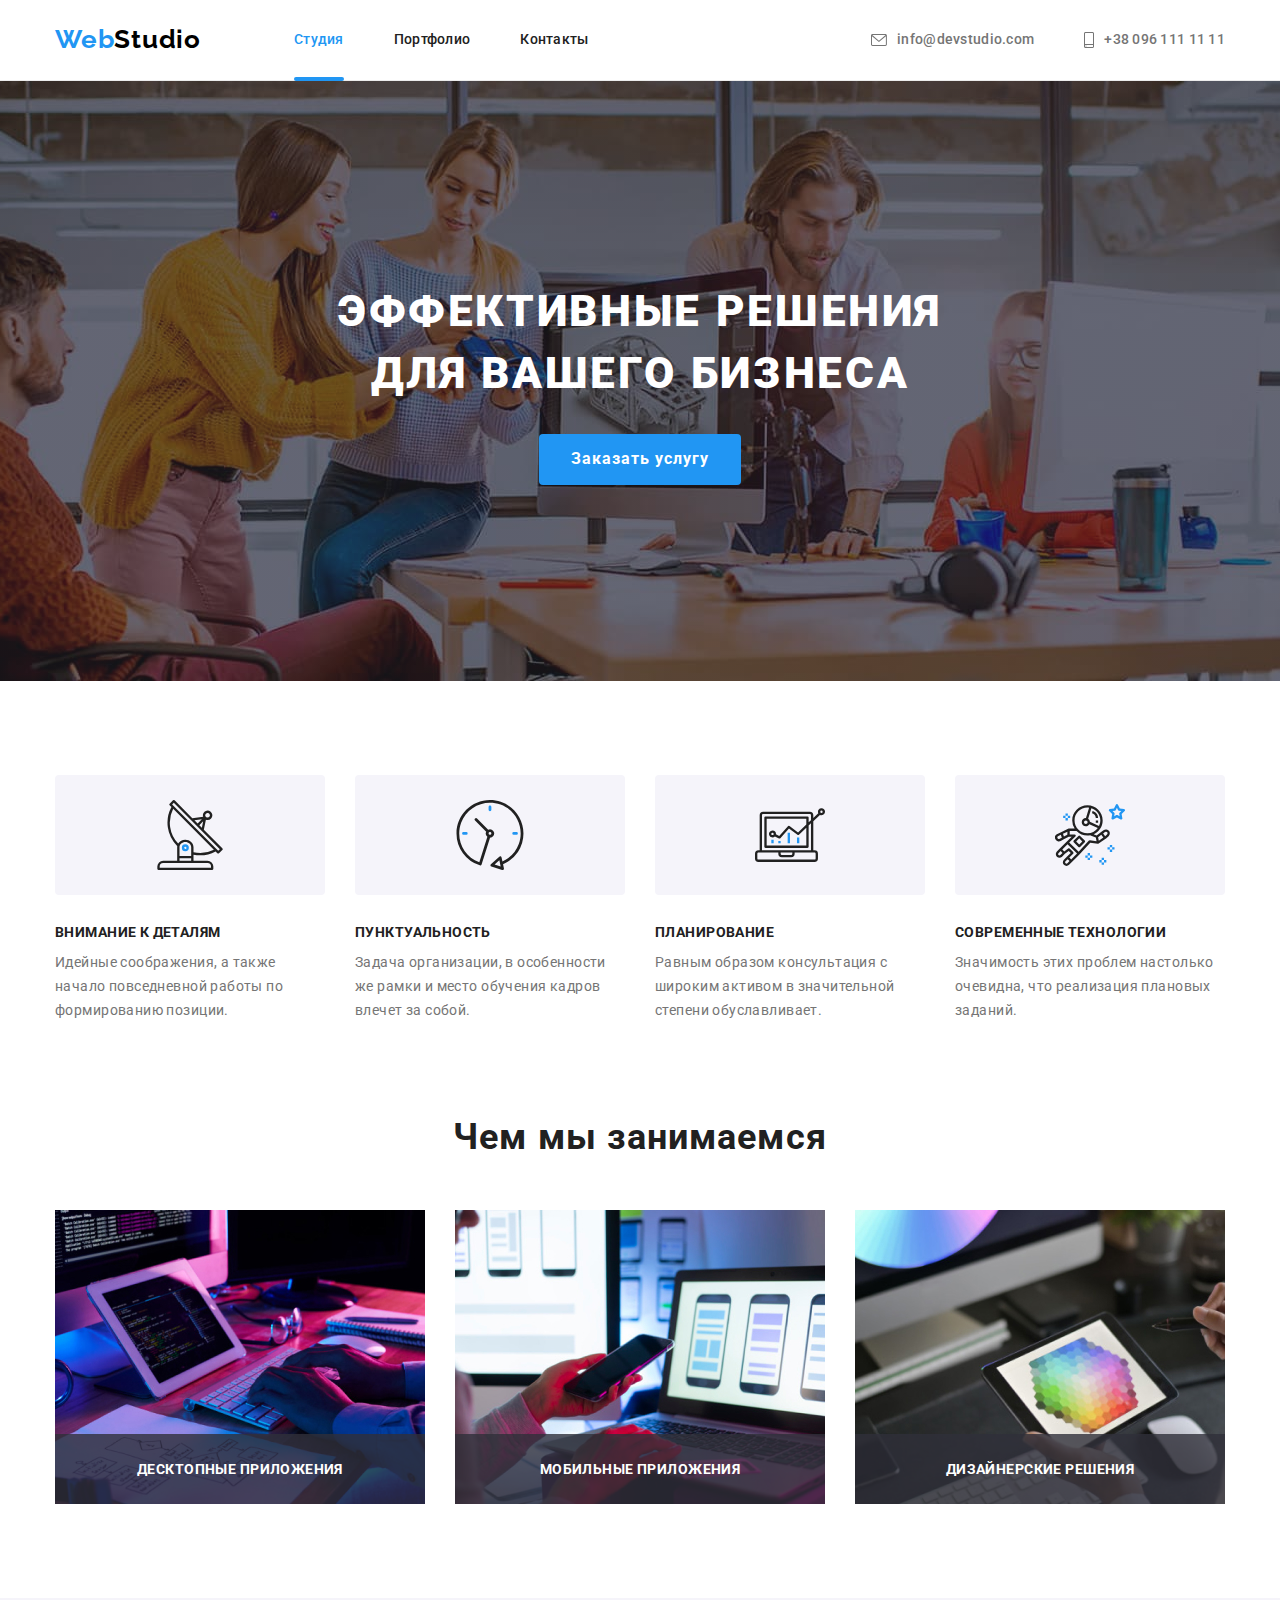
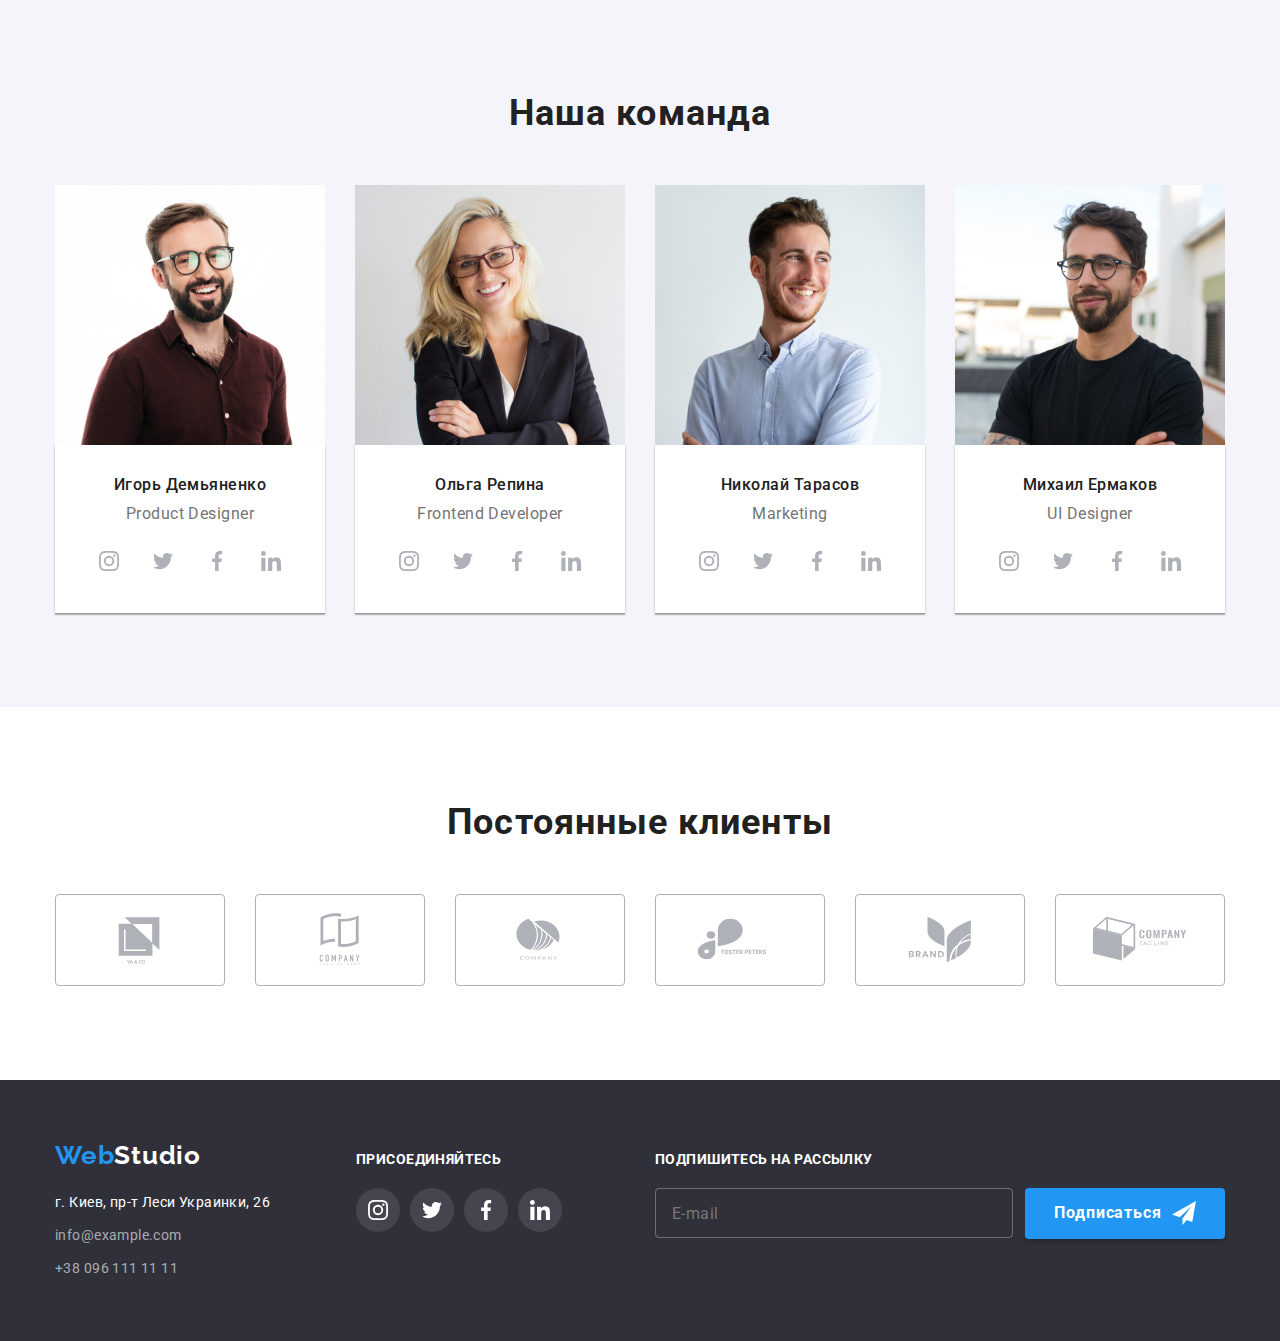
==== commit d8bb4a24: "Редагує помилки форм" ====
--- a/index.html
+++ b/index.html
@@ -472,7 +472,7 @@
               <div class="modal-div">
               <input type="checkbox" id="checkbox-input" name="checkbox" class="checkbox-input">
               <label for="checkbox-input" class="checkbox-text">
-                <span>
+                <span class="span-svg">
                    <svg class="icon-check" width="16" height="15">
                 <use href="./images/icons.svg#icon-Vector"></use>
               </svg>
--- a/css/styles.css
+++ b/css/styles.css
@@ -851,13 +851,13 @@
   margin-bottom: 0;
 }
 .modal-icon {
-  width: 13px;
-  height: 13px;
+  width: 18px;
+  height: 18px;
   position: absolute;
   left: 12px;
   top: 70%;
   transform: translateY(-70%);
-  fill: #212121;
+  fill: var(--primery-text-color);
 }
 .modal-lable {
   margin-bottom: 4px;
@@ -942,14 +942,15 @@
 .checkbox-input:checked + .checkbox-text span {
   background-color: var(--accent-color);
   background-origin: border-box;
-  border-color: 0px;
+  border: 0;
 }
 .checkbox-input:checked + .checkbox-text .icon-check {
-  fill: #ffffff;
-}
-span {
+  fill: var(--white-color);
+}
+.span-svg {
   margin-right: 7px;
 }
+
 /* .checkbox-input:checked + .icon-check {
   fill: #ffffff;
 }
@@ -987,7 +988,7 @@
   padding-left: 56px;
   border: none;
   border-radius: 4px;
-  color: #ffffff;
+  color: var(--white-color);
   background: #188ce8;
   box-shadow: 0px 4px 4px rgba(0, 0, 0, 0.15);
   font-family: 'Roboto';
